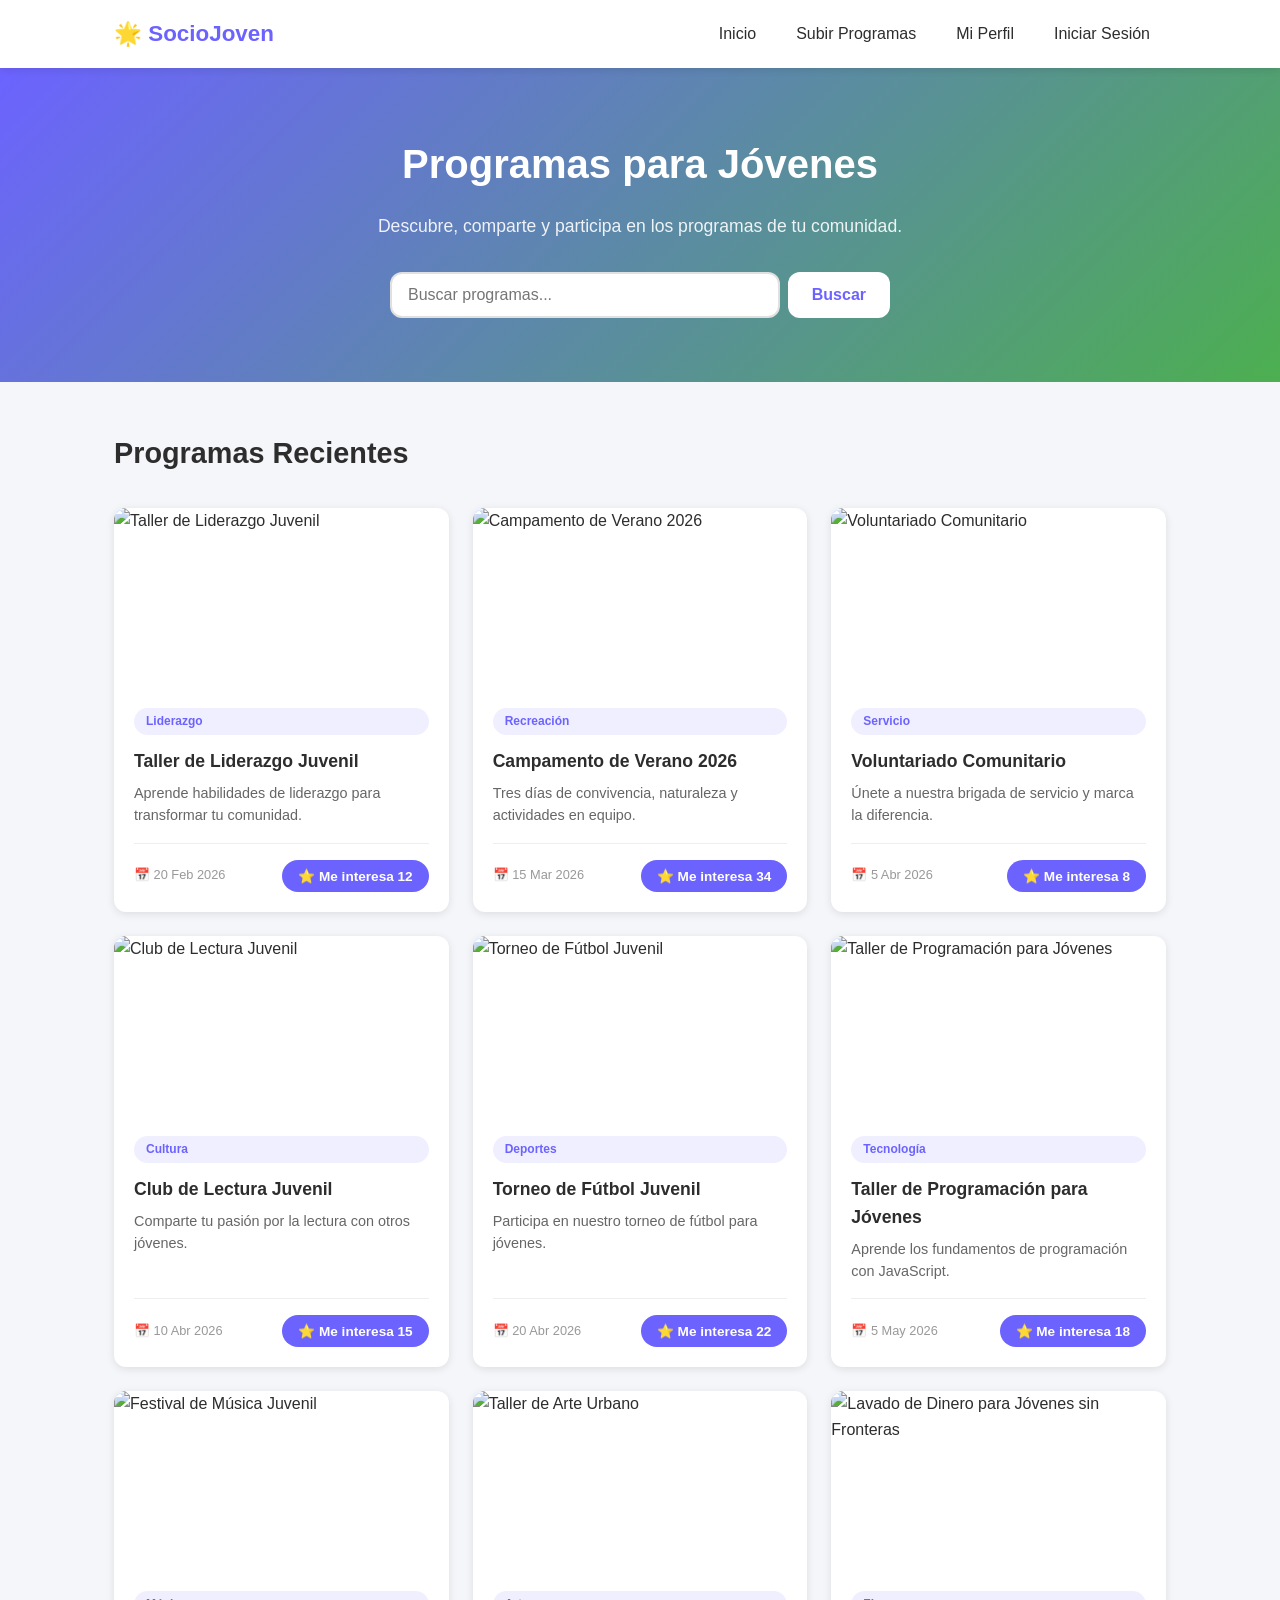
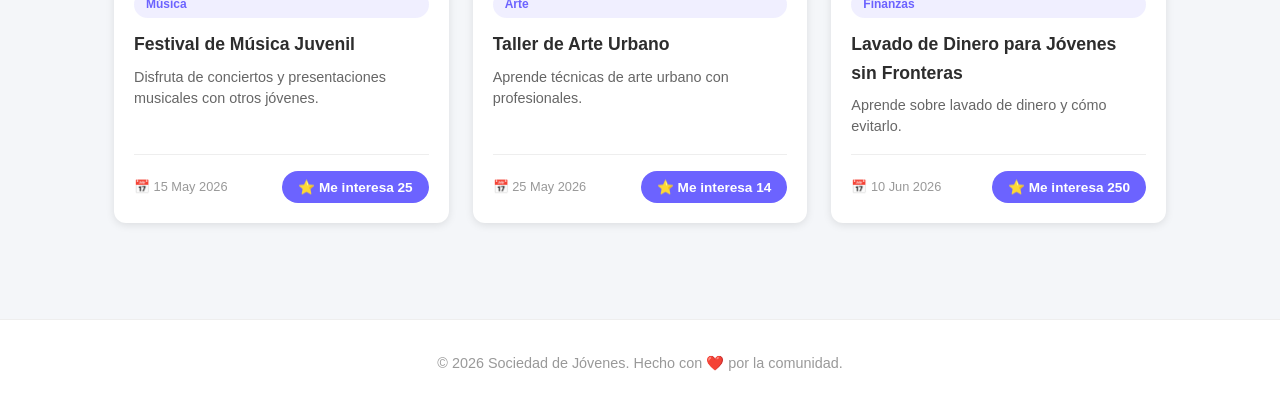
==== index.html @ 1a075bda "Renombrar practica.html a index.html y corregir carpetas" ====
<!DOCTYPE html>
<html lang="es"
<head>
    <meta charset="UTF-8">
    <meta name="viewport" content="width=device-width, initial-scale=1.0">
    <title>Sociedad de Jóvenes - Programas</title>
    <link rel="stylesheet" href="./CSS/practica.css"
</head>
<body>
    <header>
        <div class="nav-container">
            <!-- Logo / nombre de la plataforma -->
            <a href="index.html" class="logo">🌟 SocioJoven</a>
            <!-- Navegación principal -->
            <nav>
                <ul>
                    <li><a href="index.html">Inicio</a></li>
                    <li><a href="subir.html">Subir Programas</a></li>
                    <li><a href="perfil.html">Mi Perfil</a></li>
                    <li><a href="login.html">Iniciar Sesión</a></li>
                </ul>
            </nav>
        </div>
    </header>
    <main>
        <!-- Sección hero: título de bienvenida -->
        <section class="hero">
            <h1>Programas para Jóvenes</h1>
            <p>Descubre, comparte y participa en los programas de tu comunidad.</p>
            <!-- Barra de búsqueda (la haremos funcional en Módulo 3) -->
            <div class="buscador"> <input type="text" id="input-busqueda" placeholder="Buscar programas...">
                <button type="button">Buscar</button>
            </div>
        </section>
        <!-- Sección feed: tarjetas de programas -->
    <section class="feed">
      <h2>Programas Recientes</h2>

      <!-- Contenedor de tarjetas -->
      <!-- En Módulo 4 estas tarjetas se generarán dinámicamente con JS -->
      <div class="grid-programas" id="grid-programas">  
    </div>
    </section>

</main>

<!-- ===== FOOTER: pie de página ===== -->
<footer>
    <p>© 2026 Sociedad de Jóvenes. Hecho con ❤️ por la comunidad.</p>
  </footer>

  <!-- Aquí conectaremos nuestro JS en el Módulo 3 -->
  <script src="./JS/main.js"></script>
    </main>
</body>
---- CSS/practica.css ----
/* =============================================
   VARIABLES CSS
   Definimos colores y valores globales aquí.
   Si quiero cambiar el color principal del sitio,
   solo lo cambio en UN lugar.
   ============================================= */

:root {
  --color-primario: #6C63FF;     /* morado principal */
  --color-secundario: #4CAF50;   /* verde para botones de acción */
  --color-fondo: #F4F6F9;        /* gris muy claro para el fondo */
  --color-texto: #2D2D2D;        /* casi negro para texto */
  --color-blanco: #FFFFFF;
  --sombra: 0 2px 8px rgba(0, 0, 0, 0.1); /* sombra suave */
  --radio-borde: 12px;           /* esquinas redondeadas */
}

/* =============================================
   RESET Y BASE
   Los navegadores tienen estilos por defecto
   (márgenes, padding, etc). Los reseteamos
   para partir desde cero y tener control total.
   ============================================= */

* {
  /* El asterisco (*) selecciona TODOS los elementos */
  margin: 0;
  padding: 0;

  /* box-sizing: border-box hace que el padding y border
     se cuenten DENTRO del ancho del elemento, no fuera.
     Esto evita cálculos matemáticos molestos. */
  box-sizing: border-box;
}

body {
  font-family: 'Segoe UI', Arial, sans-serif;
  /* font-family intenta usar la primera fuente.
     Si no existe, prueba la siguiente. sans-serif
     es el fallback genérico del sistema. */

  background-color: var(--color-fondo);
  /* var(--nombre) usa la variable que definimos arriba */

  color: var(--color-texto);
  line-height: 1.6;
  /* line-height controla el espacio entre líneas de texto.
     1.6 significa 1.6 veces el tamaño de la fuente. */
}

/* =============================================
   HEADER Y NAVEGACIÓN
   ============================================= */

header {
  background-color: var(--color-blanco);
  box-shadow: var(--sombra);
  /* box-shadow agrega sombra a cualquier elemento.
     Formato: offset-x offset-y blur color */

  position: sticky;
  /* sticky hace que el header se quede fijo
     en la parte superior al hacer scroll */

  top: 0;
  /* necesario para que sticky funcione:
     "quédate pegado a 0px del tope" */

  z-index: 100;
  /* z-index controla qué elemento queda "encima"
     cuando se superponen. Mayor número = más arriba. */
}

.nav-container {
  max-width: 1100px;
  /* el contenido no se estira más de 1100px
     aunque la pantalla sea más ancha */

  margin: 0 auto;
  /* margin: 0 auto centra el contenedor horizontalmente.
     0 = sin margen arriba/abajo. auto = igual a los lados. */

  padding: 16px 24px;
  /* 16px arriba y abajo, 24px izquierda y derecha */

  display: flex;
  /* Flexbox: convierte los hijos directos en elementos
     flexibles que podemos posicionar fácilmente */

  justify-content: space-between;
  /* pone el máximo espacio posible ENTRE los hijos.
     Resultado: logo a la izquierda, nav a la derecha */

  align-items: center;
  /* centra los hijos verticalmente */
}

.logo {
  font-size: 1.4rem;
  font-weight: 700;
  /* font-weight: 700 = negrita. Va de 100 (muy delgado)
     a 900 (muy grueso). 400 es normal, 700 es bold. */

  color: var(--color-primario);
  text-decoration: none;
  /* los <a> tienen subrayado por defecto. Esto lo quita. */
}

nav ul {
  /* Este selector significa: el <ul> que está dentro de <nav> */
  list-style: none;
  /* quita las viñetas (bullets) de la lista */

  display: flex;
  gap: 8px;
  /* gap es el espacio entre los hijos flex.
     Mucho más limpio que usar margin en cada uno. */
}

nav ul li a {
  /* El <a> dentro de <li> dentro de <ul> dentro de <nav> */
  text-decoration: none;
  color: var(--color-texto);
  padding: 8px 16px;
  border-radius: var(--radio-borde);
  font-weight: 500;

  transition: background-color 0.2s, color 0.2s;
  /* transition anima los cambios de propiedad.
     Formato: propiedad duración.
     Cuando el color cambie, lo hará en 0.2 segundos
     suavemente, no de golpe. */
}

nav ul li a:hover {
  /* :hover es una pseudo-clase. Se activa cuando
     el usuario pone el cursor sobre el elemento. */
  background-color: var(--color-primario);
  color: var(--color-blanco);
}

/* =============================================
   SECCIÓN HERO
   ============================================= */

.hero {
  text-align: center;
  padding: 64px 24px;
  background: linear-gradient(135deg, #6C63FF 0%, #4CAF50 100%);
  /* linear-gradient crea un degradado.
     135deg = dirección diagonal.
     Empieza en morado y termina en verde. */

  color: var(--color-blanco);
}

.hero h1 {
  font-size: 2.5rem;
  /* rem es relativo al tamaño de fuente raíz (root).
     Si el root es 16px, entonces 2.5rem = 40px.
     Es mejor que px porque respeta las preferencias
     de accesibilidad del usuario. */

  margin-bottom: 16px;
}

.hero p {
  font-size: 1.1rem;
  margin-bottom: 32px;
  opacity: 0.9;
  /* opacity va de 0 (invisible) a 1 (completamente visible).
     0.9 = ligeramente transparente, se ve más suave. */
}

.buscador {
  display: flex;
  justify-content: center;
  gap: 8px;
  max-width: 500px;
  margin: 0 auto;
}

.buscador input {
  flex: 1;
  /* flex: 1 hace que el input ocupe todo el espacio
     disponible que el botón no usa. */

  padding: 12px 20px;
  border: none;
  border-radius: var(--radio-borde);
  font-size: 1rem;
  outline: none;
  /* outline es el borde azul que aparece al hacer
     clic en un input. Lo quitamos porque le daremos
     nuestro propio estilo de foco. */
}

.buscador input:focus {
  /* :focus se activa cuando el usuario hace clic
     en el input y está escribiendo */
  box-shadow: 0 0 0 3px rgba(255, 255, 255, 0.5);
}

.buscador button {
  padding: 12px 24px;
  background-color: var(--color-blanco);
  color: var(--color-primario);
  border: none;
  /* los botones tienen borde por defecto, lo quitamos */

  border-radius: var(--radio-borde);
  font-size: 1rem;
  font-weight: 700;
  cursor: pointer;
  /* cursor: pointer cambia el cursor a una mano
     cuando el usuario pasa sobre el botón */

  transition: transform 0.1s;
}

.buscador button:hover {
  transform: scale(1.05);
  /* transform: scale() escala el elemento.
     1.05 = 5% más grande. Da sensación de que
     el botón "respira" al pasar el cursor. */
}

/* =============================================
   FEED Y GRID DE TARJETAS
   ============================================= */

.feed {
  max-width: 1100px;
  margin: 0 auto;
  padding: 48px 24px;
}

.feed h2 {
  font-size: 1.8rem;
  margin-bottom: 32px;
  color: var(--color-texto);
}

.grid-programas {
  display: grid;
  /* CSS Grid es para layouts de 2 dimensiones (filas Y columnas).
     Flexbox es mejor para 1 dimensión (fila O columna).
     Para una cuadrícula de tarjetas, Grid es perfecto. */

  grid-template-columns: repeat(3, 1fr);
  /* repeat(3, 1fr) = crea 3 columnas.
     1fr = "1 fracción del espacio disponible".
     Las 3 columnas se reparten el espacio por igual. */

  gap: 24px;
}

/* =============================================
   TARJETAS
   ============================================= */

.tarjeta {
  background-color: var(--color-blanco);
  border-radius: var(--radio-borde);
  box-shadow: var(--sombra);
  overflow: hidden;
  /* overflow: hidden hace que el contenido que
     sobresalga de la caja (como las esquinas de
     la imagen) quede oculto. Esto hace que la imagen
     respete el border-radius de la tarjeta. */

  transition: transform 0.2s, box-shadow 0.2s;
  display: flex;
  flex-direction: column;
  /* flex-direction: column apila los hijos
     verticalmente (imagen arriba, contenido abajo) */
}

.tarjeta:hover {
  transform: translateY(-4px);
  /* translateY mueve el elemento verticalmente.
     -4px = 4 píxeles hacia arriba.
     Con la transition, da efecto de "levitar". */

  box-shadow: 0 8px 24px rgba(0, 0, 0, 0.15);
}

.tarjeta img {
  width: 100%;
  /* la imagen ocupa el 100% del ancho de la tarjeta */

  height: 180px;
  object-fit: cover;
  /* object-fit: cover hace que la imagen llene
     el espacio sin deformarse. Si sobra imagen,
     la recorta. Como "background-size: cover" pero para <img>. */
}

.tarjeta-contenido {
  padding: 20px;
  display: flex;
  flex-direction: column;
  flex: 1;
  /* flex: 1 hace que este div ocupe todo el espacio
     vertical restante de la tarjeta. Esto asegura
     que todas las tarjetas tengan la misma altura. */
}

.categoria {
  display: inline-block;
  background-color: rgba(108, 99, 255, 0.1);
  /* rgba permite colores con transparencia.
     El 4to valor (0.1) es la opacidad: 10% de color,
     90% transparente. Resultado: fondo morado muy suave. */

  color: var(--color-primario);
  padding: 4px 12px;
  border-radius: 20px;
  font-size: 0.75rem;
  font-weight: 600;
  margin-bottom: 12px;
}

.tarjeta-contenido h3 {
  font-size: 1.1rem;
  margin-bottom: 8px;
  color: var(--color-texto);
}

.tarjeta-contenido p {
  color: #666;
  font-size: 0.9rem;
  line-height: 1.5;
  flex: 1;
  /* flex: 1 en el párrafo hace que empuje el footer
     de la tarjeta hacia abajo, sin importar cuánto
     texto tenga. Todas las tarjetas quedan alineadas. */
}

.tarjeta-footer {
  display: flex;
  justify-content: space-between;
  align-items: center;
  margin-top: 16px;
  padding-top: 16px;
  border-top: 1px solid #eee;
  /* borde superior sutil que separa el footer
     del contenido de la tarjeta */
}

.fecha {
  font-size: 0.8rem;
  color: #999;
}

.btn-interes {
  background-color: var(--color-primario);
  color: var(--color-blanco);
  border: none;
  padding: 8px 16px;
  border-radius: 20px;
  font-size: 0.85rem;
  font-weight: 600;
  cursor: pointer;
  transition: background-color 0.2s, transform 0.1s;
}

.btn-interes:hover {
  background-color: #5a52d5;
  /* versión más oscura del morado principal */
  transform: scale(1.05);
}

/* =============================================
   FOOTER
   ============================================= */

footer {
  text-align: center;
  padding: 32px;
  background-color: var(--color-blanco);
  color: #999;
  font-size: 0.9rem;
  border-top: 1px solid #eee;
  margin-top: 48px;
}

/* =============================================
   RESPONSIVE — Media Queries
   Cambia el diseño según el tamaño de pantalla
   ============================================= */

@media (max-width: 768px) {
  /* Todo lo que está aquí SOLO se aplica cuando
     la pantalla mide 768px o menos (tablets y celulares) */

  .grid-programas {
    grid-template-columns: 1fr;
    /* En celular: 1 sola columna en vez de 3 */
  }

  nav ul {
    display: none;
    /* Ocultamos la navegación en móvil.
       En Módulo 3 haremos un menú hamburguesa con JS. */
  }

  .hero h1 {
    font-size: 1.8rem;
    /* Título más pequeño en celular */
  }
}

@media (max-width: 1024px) and (min-width: 769px) {
  /* Solo para tablets (entre 769px y 1024px) */
  .grid-programas {
   grid-template-columns: repeat(2, 1fr);
    /* En tablet: 2 columnas en vez de 3 */
  }
}
/* Estado activo del botón Me interesa */
.btn-interes.activo {
/* Este selector significa: un .btn-interes
     que TAMBIÉN tenga la clase .activo */
background-color: #4CAF50;
}

/* Botón menú hamburguesa — solo visible en móvil */
.btn-menu {
  display: none;
  /* Oculto por defecto en pantallas grandes */
  background: none;
  border: none;
  font-size: 1.5rem;
  cursor: pointer;
  color: var(--color-primario);
}

@media (max-width: 768px) {
  .btn-menu {
    display: block;
    /* Visible solo en móvil */
  }
}
.sin-resultados {
  text-align: center;
  color: #999;
  font-size: 1.1rem;
  padding: 48px;
  grid-column: 1 / -1;
  /* grid-column: 1 / -1 hace que este párrafo
     ocupe TODAS las columnas del grid.
     Sin esto quedaría en una sola columna. */
}
/* =============================================
   FORMULARIO
   ============================================= */

.formulario-seccion {
  max-width: 600px;
  margin: 48px auto;
  padding: 0 24px;
}

.formulario-seccion h1 {
  font-size: 2rem;
  margin-bottom: 8px;
}

.formulario-seccion > p {
  color: #666;
  margin-bottom: 32px;
}

.campo {
  display: flex;
  flex-direction: column;
  gap: 6px;
  margin-bottom: 24px;
}

label {
  font-weight: 600;
  font-size: 0.95rem;
  color: var(--color-texto);
}

input[type="text"],
input[type="url"],
input[type="date"],
select,
textarea {
  padding: 12px 16px;
  border: 2px solid #e0e0e0;
  border-radius: var(--radio-borde);
  font-size: 1rem;
  font-family: inherit;
  transition: border-color 0.2s;
  outline: none;
}

input:focus,
select:focus,
textarea:focus {
  border-color: var(--color-primario);
}

textarea {
  resize: vertical;
  /* resize: vertical permite al usuario
     cambiar la altura pero no el ancho */
}

small {
  color: #999;
  font-size: 0.8rem;
}

.error {
  color: #e53935;
  font-size: 0.85rem;
  display: none;
  /* oculto por defecto */
}

.error.visible {
  display: block;
  /* visible cuando JS agrega la clase */
}

.preview-imagen {
  border-radius: var(--radio-borde);
  overflow: hidden;
  border: 2px solid #e0e0e0;
}

.preview-imagen img {
  width: 100%;
  height: 200px;
  object-fit: cover;
  display: block;
}

.oculto {
  display: none;
}

.btn-submit {
  width: 100%;
  padding: 16px;
  background-color: var(--color-primario);
  color: white;
  border: none;
  border-radius: var(--radio-borde);
  font-size: 1.1rem;
  font-weight: 700;
  cursor: pointer;
  transition: background-color 0.2s, transform 0.1s;
}

.btn-submit:hover {
  background-color: #5a52d5;
  transform: scale(1.02);
}
/* =============================================
   AUTH — Login y Registro
   ============================================= */

.auth-seccion {
  display: flex;
  justify-content: center;
  align-items: center;
  min-height: 80vh;
  padding: 24px;
}

.auth-card {
  background: var(--color-blanco);
  border-radius: var(--radio-borde);
  box-shadow: var(--sombra);
  width: 100%;
  max-width: 420px;
  overflow: hidden;
}

.auth-tabs {
  display: flex;
}

.auth-tab {
  flex: 1;
  padding: 16px;
  background: #f4f4f4;
  border: none;
  font-size: 1rem;
  font-weight: 600;
  cursor: pointer;
  color: #999;
  transition: background 0.2s, color 0.2s;
}

.auth-tab.activo {
  background: var(--color-blanco);
  color: var(--color-primario);
  border-bottom: 3px solid var(--color-primario);
}

.auth-form {
  padding: 32px;
}

.error-general {
  display: block;
  text-align: center;
  margin-bottom: 12px;
}

.btn-cerrar-sesion {
  background: none;
  border: 2px solid #e53935;
  color: #e53935;
  padding: 8px 16px;
  border-radius: var(--radio-borde);
  cursor: pointer;
  font-weight: 600;
  transition: background 0.2s, color 0.2s;
}

.btn-cerrar-sesion:hover {
  background: #e53935;
  color: white;
}

/* =============================================
   PERFIL
   ============================================= */

.perfil-header {
  display: flex;
  align-items: center;
  gap: 24px;
  max-width: 1100px;
  margin: 48px auto 0;
  padding: 0 24px;
}

.perfil-avatar {
  width: 80px;
  height: 80px;
  border-radius: 50%;
  background: var(--color-primario);
  color: white;
  display: flex;
  align-items: center;
  justify-content: center;
  font-size: 1.8rem;
  font-weight: 700;
  flex-shrink: 0;
  /* flex-shrink: 0 evita que el avatar
     se encoja en pantallas pequeñas */
}

.perfil-info h1 {
  font-size: 1.6rem;
  margin-bottom: 4px;
}

.perfil-info p {
  color: #666;
  margin-bottom: 8px;
}

#perfil-contador-programas {
  background: rgba(108, 99, 255, 0.1);
  color: var(--color-primario);
  padding: 4px 12px;
  border-radius: 20px;
  font-size: 0.85rem;
  font-weight: 600;
}

.btn-eliminar {
  background: #fff0f0;
  color: #e53935;
  border: none;
  padding: 8px 14px;
  border-radius: 20px;
  font-size: 0.85rem;
  font-weight: 600;
  cursor: pointer;
  transition: background 0.2s;
}

.btn-eliminar:hover {
  background: #e53935;
  color: white;
}

.sin-programas {
  text-align: center;
  padding: 48px;
  grid-column: 1 / -1;
  color: #999;
}
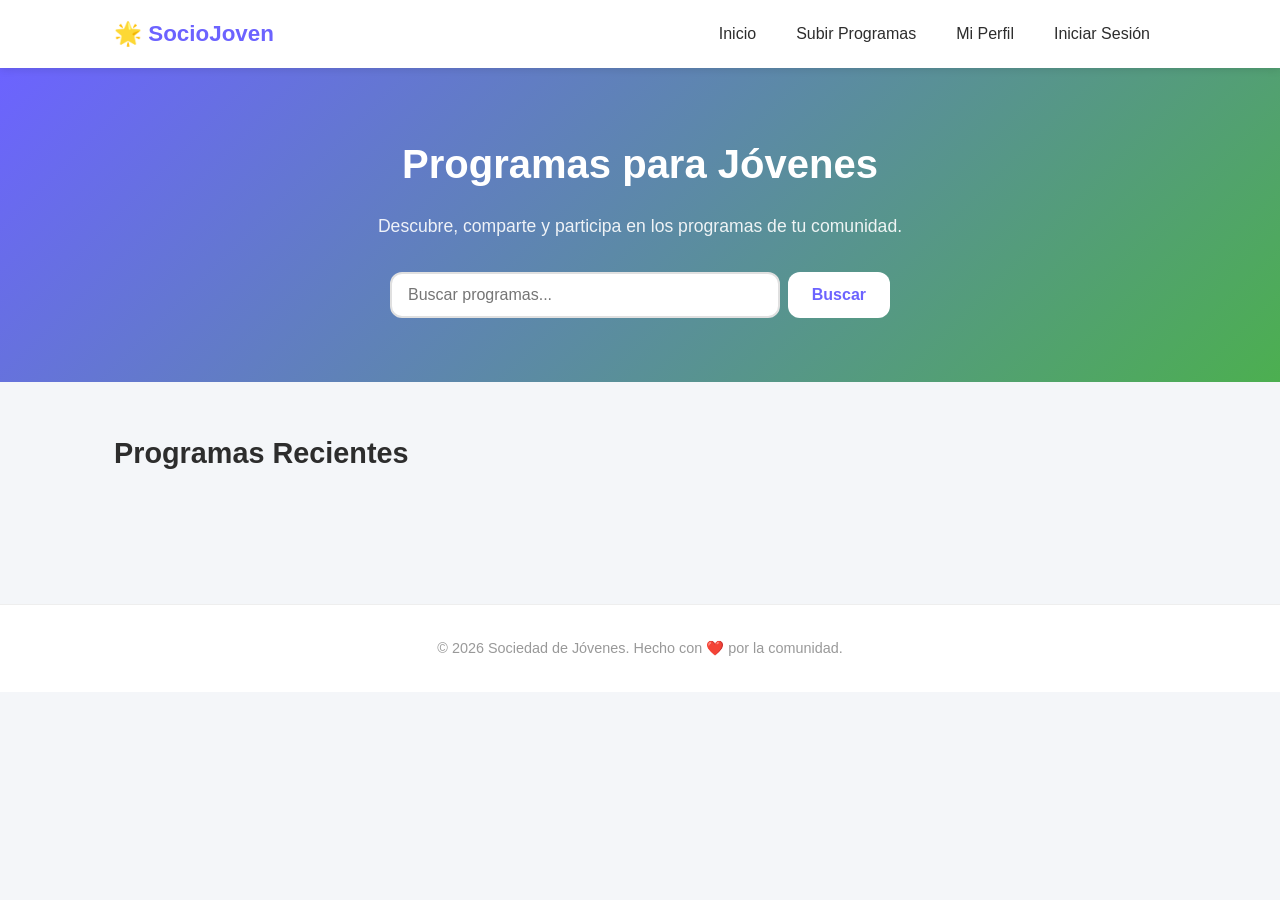
==== commit d6c1267b: "Renombrar practica.html a index.html y corregir carpetas" ====
--- a/index.html
+++ b/index.html
@@ -4,7 +4,7 @@
     <meta charset="UTF-8">
     <meta name="viewport" content="width=device-width, initial-scale=1.0">
     <title>Sociedad de Jóvenes - Programas</title>
-    <link rel="stylesheet" href="./CSS/practica.css"
+    <link rel="stylesheet" href="./css/style.css"
 </head>
 <body>
     <header>
@@ -50,6 +50,6 @@
   </footer>
 
   <!-- Aquí conectaremos nuestro JS en el Módulo 3 -->
-  <script src="./JS/main.js"></script>
+  <script src="./js/main.js"></script>
     </main>
 </body>
--- a/css/style.css
+++ b/css/style.css
@@ -0,0 +1,704 @@
+/* =============================================
+   VARIABLES CSS
+   Definimos colores y valores globales aquí.
+   Si quiero cambiar el color principal del sitio,
+   solo lo cambio en UN lugar.
+   ============================================= */
+
+:root {
+  --color-primario: #6C63FF;     /* morado principal */
+  --color-secundario: #4CAF50;   /* verde para botones de acción */
+  --color-fondo: #F4F6F9;        /* gris muy claro para el fondo */
+  --color-texto: #2D2D2D;        /* casi negro para texto */
+  --color-blanco: #FFFFFF;
+  --sombra: 0 2px 8px rgba(0, 0, 0, 0.1); /* sombra suave */
+  --radio-borde: 12px;           /* esquinas redondeadas */
+}
+
+/* =============================================
+   RESET Y BASE
+   Los navegadores tienen estilos por defecto
+   (márgenes, padding, etc). Los reseteamos
+   para partir desde cero y tener control total.
+   ============================================= */
+
+* {
+  /* El asterisco (*) selecciona TODOS los elementos */
+  margin: 0;
+  padding: 0;
+
+  /* box-sizing: border-box hace que el padding y border
+     se cuenten DENTRO del ancho del elemento, no fuera.
+     Esto evita cálculos matemáticos molestos. */
+  box-sizing: border-box;
+}
+
+body {
+  font-family: 'Segoe UI', Arial, sans-serif;
+  /* font-family intenta usar la primera fuente.
+     Si no existe, prueba la siguiente. sans-serif
+     es el fallback genérico del sistema. */
+
+  background-color: var(--color-fondo);
+  /* var(--nombre) usa la variable que definimos arriba */
+
+  color: var(--color-texto);
+  line-height: 1.6;
+  /* line-height controla el espacio entre líneas de texto.
+     1.6 significa 1.6 veces el tamaño de la fuente. */
+}
+
+/* =============================================
+   HEADER Y NAVEGACIÓN
+   ============================================= */
+
+header {
+  background-color: var(--color-blanco);
+  box-shadow: var(--sombra);
+  /* box-shadow agrega sombra a cualquier elemento.
+     Formato: offset-x offset-y blur color */
+
+  position: sticky;
+  /* sticky hace que el header se quede fijo
+     en la parte superior al hacer scroll */
+
+  top: 0;
+  /* necesario para que sticky funcione:
+     "quédate pegado a 0px del tope" */
+
+  z-index: 100;
+  /* z-index controla qué elemento queda "encima"
+     cuando se superponen. Mayor número = más arriba. */
+}
+
+.nav-container {
+  max-width: 1100px;
+  /* el contenido no se estira más de 1100px
+     aunque la pantalla sea más ancha */
+
+  margin: 0 auto;
+  /* margin: 0 auto centra el contenedor horizontalmente.
+     0 = sin margen arriba/abajo. auto = igual a los lados. */
+
+  padding: 16px 24px;
+  /* 16px arriba y abajo, 24px izquierda y derecha */
+
+  display: flex;
+  /* Flexbox: convierte los hijos directos en elementos
+     flexibles que podemos posicionar fácilmente */
+
+  justify-content: space-between;
+  /* pone el máximo espacio posible ENTRE los hijos.
+     Resultado: logo a la izquierda, nav a la derecha */
+
+  align-items: center;
+  /* centra los hijos verticalmente */
+}
+
+.logo {
+  font-size: 1.4rem;
+  font-weight: 700;
+  /* font-weight: 700 = negrita. Va de 100 (muy delgado)
+     a 900 (muy grueso). 400 es normal, 700 es bold. */
+
+  color: var(--color-primario);
+  text-decoration: none;
+  /* los <a> tienen subrayado por defecto. Esto lo quita. */
+}
+
+nav ul {
+  /* Este selector significa: el <ul> que está dentro de <nav> */
+  list-style: none;
+  /* quita las viñetas (bullets) de la lista */
+
+  display: flex;
+  gap: 8px;
+  /* gap es el espacio entre los hijos flex.
+     Mucho más limpio que usar margin en cada uno. */
+}
+
+nav ul li a {
+  /* El <a> dentro de <li> dentro de <ul> dentro de <nav> */
+  text-decoration: none;
+  color: var(--color-texto);
+  padding: 8px 16px;
+  border-radius: var(--radio-borde);
+  font-weight: 500;
+
+  transition: background-color 0.2s, color 0.2s;
+  /* transition anima los cambios de propiedad.
+     Formato: propiedad duración.
+     Cuando el color cambie, lo hará en 0.2 segundos
+     suavemente, no de golpe. */
+}
+
+nav ul li a:hover {
+  /* :hover es una pseudo-clase. Se activa cuando
+     el usuario pone el cursor sobre el elemento. */
+  background-color: var(--color-primario);
+  color: var(--color-blanco);
+}
+
+/* =============================================
+   SECCIÓN HERO
+   ============================================= */
+
+.hero {
+  text-align: center;
+  padding: 64px 24px;
+  background: linear-gradient(135deg, #6C63FF 0%, #4CAF50 100%);
+  /* linear-gradient crea un degradado.
+     135deg = dirección diagonal.
+     Empieza en morado y termina en verde. */
+
+  color: var(--color-blanco);
+}
+
+.hero h1 {
+  font-size: 2.5rem;
+  /* rem es relativo al tamaño de fuente raíz (root).
+     Si el root es 16px, entonces 2.5rem = 40px.
+     Es mejor que px porque respeta las preferencias
+     de accesibilidad del usuario. */
+
+  margin-bottom: 16px;
+}
+
+.hero p {
+  font-size: 1.1rem;
+  margin-bottom: 32px;
+  opacity: 0.9;
+  /* opacity va de 0 (invisible) a 1 (completamente visible).
+     0.9 = ligeramente transparente, se ve más suave. */
+}
+
+.buscador {
+  display: flex;
+  justify-content: center;
+  gap: 8px;
+  max-width: 500px;
+  margin: 0 auto;
+}
+
+.buscador input {
+  flex: 1;
+  /* flex: 1 hace que el input ocupe todo el espacio
+     disponible que el botón no usa. */
+
+  padding: 12px 20px;
+  border: none;
+  border-radius: var(--radio-borde);
+  font-size: 1rem;
+  outline: none;
+  /* outline es el borde azul que aparece al hacer
+     clic en un input. Lo quitamos porque le daremos
+     nuestro propio estilo de foco. */
+}
+
+.buscador input:focus {
+  /* :focus se activa cuando el usuario hace clic
+     en el input y está escribiendo */
+  box-shadow: 0 0 0 3px rgba(255, 255, 255, 0.5);
+}
+
+.buscador button {
+  padding: 12px 24px;
+  background-color: var(--color-blanco);
+  color: var(--color-primario);
+  border: none;
+  /* los botones tienen borde por defecto, lo quitamos */
+
+  border-radius: var(--radio-borde);
+  font-size: 1rem;
+  font-weight: 700;
+  cursor: pointer;
+  /* cursor: pointer cambia el cursor a una mano
+     cuando el usuario pasa sobre el botón */
+
+  transition: transform 0.1s;
+}
+
+.buscador button:hover {
+  transform: scale(1.05);
+  /* transform: scale() escala el elemento.
+     1.05 = 5% más grande. Da sensación de que
+     el botón "respira" al pasar el cursor. */
+}
+
+/* =============================================
+   FEED Y GRID DE TARJETAS
+   ============================================= */
+
+.feed {
+  max-width: 1100px;
+  margin: 0 auto;
+  padding: 48px 24px;
+}
+
+.feed h2 {
+  font-size: 1.8rem;
+  margin-bottom: 32px;
+  color: var(--color-texto);
+}
+
+.grid-programas {
+  display: grid;
+  /* CSS Grid es para layouts de 2 dimensiones (filas Y columnas).
+     Flexbox es mejor para 1 dimensión (fila O columna).
+     Para una cuadrícula de tarjetas, Grid es perfecto. */
+
+  grid-template-columns: repeat(3, 1fr);
+  /* repeat(3, 1fr) = crea 3 columnas.
+     1fr = "1 fracción del espacio disponible".
+     Las 3 columnas se reparten el espacio por igual. */
+
+  gap: 24px;
+}
+
+/* =============================================
+   TARJETAS
+   ============================================= */
+
+.tarjeta {
+  background-color: var(--color-blanco);
+  border-radius: var(--radio-borde);
+  box-shadow: var(--sombra);
+  overflow: hidden;
+  /* overflow: hidden hace que el contenido que
+     sobresalga de la caja (como las esquinas de
+     la imagen) quede oculto. Esto hace que la imagen
+     respete el border-radius de la tarjeta. */
+
+  transition: transform 0.2s, box-shadow 0.2s;
+  display: flex;
+  flex-direction: column;
+  /* flex-direction: column apila los hijos
+     verticalmente (imagen arriba, contenido abajo) */
+}
+
+.tarjeta:hover {
+  transform: translateY(-4px);
+  /* translateY mueve el elemento verticalmente.
+     -4px = 4 píxeles hacia arriba.
+     Con la transition, da efecto de "levitar". */
+
+  box-shadow: 0 8px 24px rgba(0, 0, 0, 0.15);
+}
+
+.tarjeta img {
+  width: 100%;
+  /* la imagen ocupa el 100% del ancho de la tarjeta */
+
+  height: 180px;
+  object-fit: cover;
+  /* object-fit: cover hace que la imagen llene
+     el espacio sin deformarse. Si sobra imagen,
+     la recorta. Como "background-size: cover" pero para <img>. */
+}
+
+.tarjeta-contenido {
+  padding: 20px;
+  display: flex;
+  flex-direction: column;
+  flex: 1;
+  /* flex: 1 hace que este div ocupe todo el espacio
+     vertical restante de la tarjeta. Esto asegura
+     que todas las tarjetas tengan la misma altura. */
+}
+
+.categoria {
+  display: inline-block;
+  background-color: rgba(108, 99, 255, 0.1);
+  /* rgba permite colores con transparencia.
+     El 4to valor (0.1) es la opacidad: 10% de color,
+     90% transparente. Resultado: fondo morado muy suave. */
+
+  color: var(--color-primario);
+  padding: 4px 12px;
+  border-radius: 20px;
+  font-size: 0.75rem;
+  font-weight: 600;
+  margin-bottom: 12px;
+}
+
+.tarjeta-contenido h3 {
+  font-size: 1.1rem;
+  margin-bottom: 8px;
+  color: var(--color-texto);
+}
+
+.tarjeta-contenido p {
+  color: #666;
+  font-size: 0.9rem;
+  line-height: 1.5;
+  flex: 1;
+  /* flex: 1 en el párrafo hace que empuje el footer
+     de la tarjeta hacia abajo, sin importar cuánto
+     texto tenga. Todas las tarjetas quedan alineadas. */
+}
+
+.tarjeta-footer {
+  display: flex;
+  justify-content: space-between;
+  align-items: center;
+  margin-top: 16px;
+  padding-top: 16px;
+  border-top: 1px solid #eee;
+  /* borde superior sutil que separa el footer
+     del contenido de la tarjeta */
+}
+
+.fecha {
+  font-size: 0.8rem;
+  color: #999;
+}
+
+.btn-interes {
+  background-color: var(--color-primario);
+  color: var(--color-blanco);
+  border: none;
+  padding: 8px 16px;
+  border-radius: 20px;
+  font-size: 0.85rem;
+  font-weight: 600;
+  cursor: pointer;
+  transition: background-color 0.2s, transform 0.1s;
+}
+
+.btn-interes:hover {
+  background-color: #5a52d5;
+  /* versión más oscura del morado principal */
+  transform: scale(1.05);
+}
+
+/* =============================================
+   FOOTER
+   ============================================= */
+
+footer {
+  text-align: center;
+  padding: 32px;
+  background-color: var(--color-blanco);
+  color: #999;
+  font-size: 0.9rem;
+  border-top: 1px solid #eee;
+  margin-top: 48px;
+}
+
+/* =============================================
+   RESPONSIVE — Media Queries
+   Cambia el diseño según el tamaño de pantalla
+   ============================================= */
+
+@media (max-width: 768px) {
+  /* Todo lo que está aquí SOLO se aplica cuando
+     la pantalla mide 768px o menos (tablets y celulares) */
+
+  .grid-programas {
+    grid-template-columns: 1fr;
+    /* En celular: 1 sola columna en vez de 3 */
+  }
+
+  nav ul {
+    display: none;
+    /* Ocultamos la navegación en móvil.
+       En Módulo 3 haremos un menú hamburguesa con JS. */
+  }
+
+  .hero h1 {
+    font-size: 1.8rem;
+    /* Título más pequeño en celular */
+  }
+}
+
+@media (max-width: 1024px) and (min-width: 769px) {
+  /* Solo para tablets (entre 769px y 1024px) */
+  .grid-programas {
+   grid-template-columns: repeat(2, 1fr);
+    /* En tablet: 2 columnas en vez de 3 */
+  }
+}
+/* Estado activo del botón Me interesa */
+.btn-interes.activo {
+/* Este selector significa: un .btn-interes
+     que TAMBIÉN tenga la clase .activo */
+background-color: #4CAF50;
+}
+
+/* Botón menú hamburguesa — solo visible en móvil */
+.btn-menu {
+  display: none;
+  /* Oculto por defecto en pantallas grandes */
+  background: none;
+  border: none;
+  font-size: 1.5rem;
+  cursor: pointer;
+  color: var(--color-primario);
+}
+
+@media (max-width: 768px) {
+  .btn-menu {
+    display: block;
+    /* Visible solo en móvil */
+  }
+}
+.sin-resultados {
+  text-align: center;
+  color: #999;
+  font-size: 1.1rem;
+  padding: 48px;
+  grid-column: 1 / -1;
+  /* grid-column: 1 / -1 hace que este párrafo
+     ocupe TODAS las columnas del grid.
+     Sin esto quedaría en una sola columna. */
+}
+/* =============================================
+   FORMULARIO
+   ============================================= */
+
+.formulario-seccion {
+  max-width: 600px;
+  margin: 48px auto;
+  padding: 0 24px;
+}
+
+.formulario-seccion h1 {
+  font-size: 2rem;
+  margin-bottom: 8px;
+}
+
+.formulario-seccion > p {
+  color: #666;
+  margin-bottom: 32px;
+}
+
+.campo {
+  display: flex;
+  flex-direction: column;
+  gap: 6px;
+  margin-bottom: 24px;
+}
+
+label {
+  font-weight: 600;
+  font-size: 0.95rem;
+  color: var(--color-texto);
+}
+
+input[type="text"],
+input[type="url"],
+input[type="date"],
+select,
+textarea {
+  padding: 12px 16px;
+  border: 2px solid #e0e0e0;
+  border-radius: var(--radio-borde);
+  font-size: 1rem;
+  font-family: inherit;
+  transition: border-color 0.2s;
+  outline: none;
+}
+
+input:focus,
+select:focus,
+textarea:focus {
+  border-color: var(--color-primario);
+}
+
+textarea {
+  resize: vertical;
+  /* resize: vertical permite al usuario
+     cambiar la altura pero no el ancho */
+}
+
+small {
+  color: #999;
+  font-size: 0.8rem;
+}
+
+.error {
+  color: #e53935;
+  font-size: 0.85rem;
+  display: none;
+  /* oculto por defecto */
+}
+
+.error.visible {
+  display: block;
+  /* visible cuando JS agrega la clase */
+}
+
+.preview-imagen {
+  border-radius: var(--radio-borde);
+  overflow: hidden;
+  border: 2px solid #e0e0e0;
+}
+
+.preview-imagen img {
+  width: 100%;
+  height: 200px;
+  object-fit: cover;
+  display: block;
+}
+
+.oculto {
+  display: none;
+}
+
+.btn-submit {
+  width: 100%;
+  padding: 16px;
+  background-color: var(--color-primario);
+  color: white;
+  border: none;
+  border-radius: var(--radio-borde);
+  font-size: 1.1rem;
+  font-weight: 700;
+  cursor: pointer;
+  transition: background-color 0.2s, transform 0.1s;
+}
+
+.btn-submit:hover {
+  background-color: #5a52d5;
+  transform: scale(1.02);
+}
+/* =============================================
+   AUTH — Login y Registro
+   ============================================= */
+
+.auth-seccion {
+  display: flex;
+  justify-content: center;
+  align-items: center;
+  min-height: 80vh;
+  padding: 24px;
+}
+
+.auth-card {
+  background: var(--color-blanco);
+  border-radius: var(--radio-borde);
+  box-shadow: var(--sombra);
+  width: 100%;
+  max-width: 420px;
+  overflow: hidden;
+}
+
+.auth-tabs {
+  display: flex;
+}
+
+.auth-tab {
+  flex: 1;
+  padding: 16px;
+  background: #f4f4f4;
+  border: none;
+  font-size: 1rem;
+  font-weight: 600;
+  cursor: pointer;
+  color: #999;
+  transition: background 0.2s, color 0.2s;
+}
+
+.auth-tab.activo {
+  background: var(--color-blanco);
+  color: var(--color-primario);
+  border-bottom: 3px solid var(--color-primario);
+}
+
+.auth-form {
+  padding: 32px;
+}
+
+.error-general {
+  display: block;
+  text-align: center;
+  margin-bottom: 12px;
+}
+
+.btn-cerrar-sesion {
+  background: none;
+  border: 2px solid #e53935;
+  color: #e53935;
+  padding: 8px 16px;
+  border-radius: var(--radio-borde);
+  cursor: pointer;
+  font-weight: 600;
+  transition: background 0.2s, color 0.2s;
+}
+
+.btn-cerrar-sesion:hover {
+  background: #e53935;
+  color: white;
+}
+
+/* =============================================
+   PERFIL
+   ============================================= */
+
+.perfil-header {
+  display: flex;
+  align-items: center;
+  gap: 24px;
+  max-width: 1100px;
+  margin: 48px auto 0;
+  padding: 0 24px;
+}
+
+.perfil-avatar {
+  width: 80px;
+  height: 80px;
+  border-radius: 50%;
+  background: var(--color-primario);
+  color: white;
+  display: flex;
+  align-items: center;
+  justify-content: center;
+  font-size: 1.8rem;
+  font-weight: 700;
+  flex-shrink: 0;
+  /* flex-shrink: 0 evita que el avatar
+     se encoja en pantallas pequeñas */
+}
+
+.perfil-info h1 {
+  font-size: 1.6rem;
+  margin-bottom: 4px;
+}
+
+.perfil-info p {
+  color: #666;
+  margin-bottom: 8px;
+}
+
+#perfil-contador-programas {
+  background: rgba(108, 99, 255, 0.1);
+  color: var(--color-primario);
+  padding: 4px 12px;
+  border-radius: 20px;
+  font-size: 0.85rem;
+  font-weight: 600;
+}
+
+.btn-eliminar {
+  background: #fff0f0;
+  color: #e53935;
+  border: none;
+  padding: 8px 14px;
+  border-radius: 20px;
+  font-size: 0.85rem;
+  font-weight: 600;
+  cursor: pointer;
+  transition: background 0.2s;
+}
+
+.btn-eliminar:hover {
+  background: #e53935;
+  color: white;
+}
+
+.sin-programas {
+  text-align: center;
+  padding: 48px;
+  grid-column: 1 / -1;
+  color: #999;
+}
